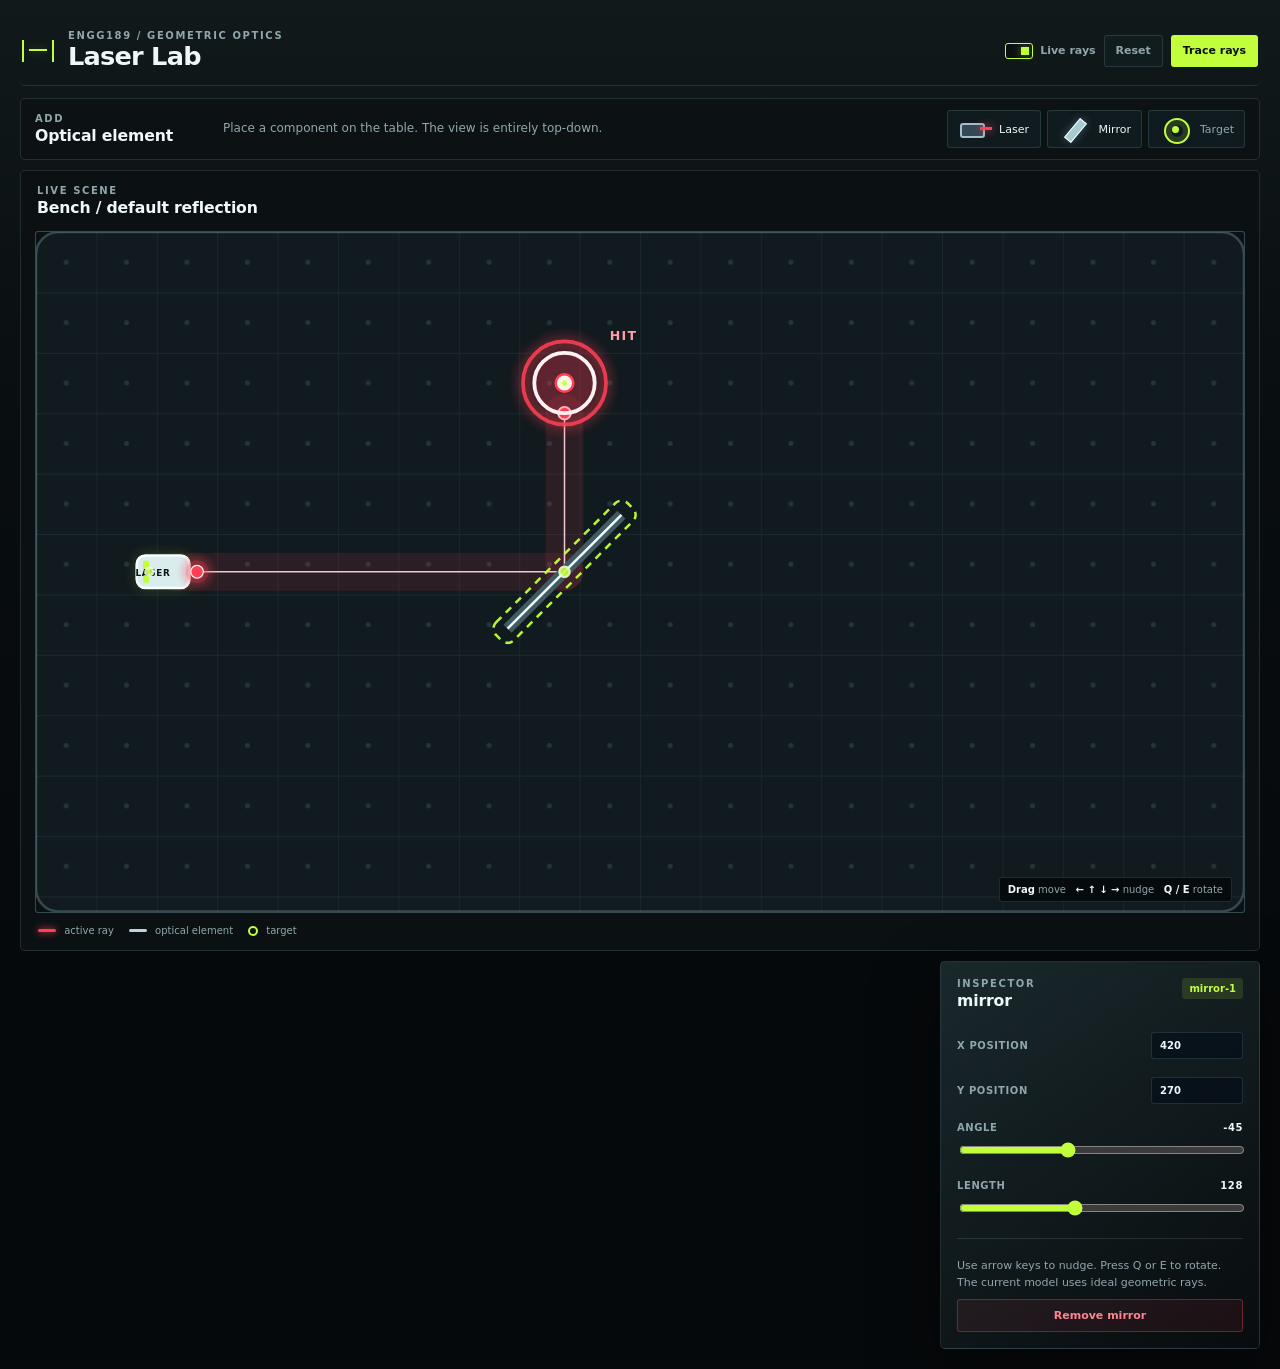
==== exercises/laser-lab/index.html @ a1161b86 "Initial ENGG189 LLM coding-agent workspace" ====
<!doctype html>
<html lang="en">
<head>
  <meta charset="utf-8">
  <meta name="viewport" content="width=device-width, initial-scale=1">
  <title>Laser Lab</title>
  <link rel="stylesheet" href="laser-lab.css?v=20260818-3">
</head>
<body>
  <main id="laser-lab" class="lab-shell">
    <header class="topbar">
      <div class="brand-lockup">
        <span class="brand-mark" aria-hidden="true"></span>
        <div>
          <p class="eyebrow">ENGG189 / GEOMETRIC OPTICS</p>
          <h1>Laser Lab</h1>
        </div>
      </div>
      <div class="toolbar" aria-label="Simulation controls">
        <label class="live-toggle" for="live-trace">
          <input id="live-trace" type="checkbox" checked>
          <span class="live-toggle-box" aria-hidden="true"></span>
          <span>Live rays</span>
        </label>
        <button class="tool-button" data-action="reset" title="Reset scene">Reset</button>
        <button class="tool-button tool-button-primary" data-action="trace" title="Trace rays">Trace rays</button>
      </div>
    </header>

    <div class="lab-layout">
      <aside class="panel palette" aria-label="Experiment palette">
        <div class="panel-heading">
          <div>
            <p class="eyebrow">ADD</p>
            <h2>Optical element</h2>
          </div>
        </div>
        <p class="panel-copy">Place a component on the table. The view is entirely top-down.</p>

        <div class="palette-section">
          <p class="section-label">Add component</p>
          <div class="component-grid">
            <button class="component-card" data-add="laser">
              <span class="component-icon laser-icon" aria-hidden="true"></span>
              <span>Laser</span>
            </button>
            <button class="component-card" data-add="mirror">
              <span class="component-icon mirror-icon" aria-hidden="true"></span>
              <span>Mirror</span>
            </button>
            <button class="component-card component-card-muted" data-add="target">
              <span class="component-icon target-icon" aria-hidden="true"></span>
              <span>Target</span>
            </button>
          </div>
        </div>
      </aside>

      <section class="bench-panel" aria-label="Top-down optical table">
        <div class="bench-header">
          <div>
            <p class="eyebrow">LIVE SCENE</p>
            <h2>Bench / <span id="scene-label">default reflection</span></h2>
          </div>
        </div>
        <div class="bench-frame">
          <svg id="bench" viewBox="0 0 960 540" role="img" aria-label="Top-down optical bench. Select and drag components." tabindex="0">
            <defs>
              <pattern id="bench-grid" width="48" height="48" patternUnits="userSpaceOnUse">
                <path d="M 48 0 L 0 0 0 48" fill="none" stroke="rgba(143, 181, 204, 0.12)" stroke-width="1"/>
                <circle cx="24" cy="24" r="2" fill="rgba(143, 181, 204, 0.16)"/>
              </pattern>
              <filter id="ray-glow" x="-50%" y="-50%" width="200%" height="200%">
                <feGaussianBlur stdDeviation="5" result="blur"/>
                <feMerge><feMergeNode in="blur"/><feMergeNode in="SourceGraphic"/></feMerge>
              </filter>
              <radialGradient id="laser-aura">
                <stop offset="0" stop-color="#ff4054" stop-opacity="0.55"/>
                <stop offset="0.45" stop-color="#ff4054" stop-opacity="0.22"/>
                <stop offset="1" stop-color="#ff4054" stop-opacity="0"/>
              </radialGradient>
            </defs>
            <rect class="bench-surface" x="0" y="0" width="960" height="540" rx="18"/>
            <rect class="bench-grid" x="0" y="0" width="960" height="540" rx="18" fill="url(#bench-grid)"/>
            <g id="beam-effects" aria-hidden="true"></g>
            <g id="beam-core" aria-hidden="true"></g>
            <g id="optical-elements"></g>
            <g id="selection-layer" aria-hidden="true"></g>
          </svg>
          <div class="bench-tip"><span class="tip-key">Drag</span> move&nbsp;&nbsp; <span class="tip-key">← ↑ ↓ →</span> nudge&nbsp;&nbsp; <span class="tip-key">Q / E</span> rotate</div>
        </div>
        <div class="bench-legend" aria-label="Ray legend">
          <span><i class="legend-swatch legend-ray"></i> active ray</span>
          <span><i class="legend-swatch legend-element"></i> optical element</span>
          <span><i class="legend-swatch legend-target"></i> target</span>
        </div>
      </section>

      <aside class="panel inspector" id="inspector" aria-label="Inspector">
        <div class="panel-heading">
          <div>
            <p class="eyebrow">INSPECTOR</p>
            <h2 id="inspector-title">No selection</h2>
          </div>
          <span class="inspector-index" id="inspector-index">—</span>
        </div>
        <div id="inspector-content" class="inspector-content">
          <p class="empty-state">Select a laser, mirror, or target on the bench to inspect its parameters.</p>
        </div>
      </aside>
    </div>

  </main>

  <script src="src/geometry.js"></script>
  <script src="src/scene.js"></script>
  <script src="src/trace.js"></script>
  <script src="src/render.js?v=20260818-3"></script>
  <script src="src/interaction.js"></script>
  <script src="src/app.js?v=20260818-3"></script>
</body>
</html>
---- exercises/laser-lab/laser-lab.css ----
:root {
  color-scheme: dark;
  --bg: #06090b;
  --panel: #0d1316;
  --panel-2: #121c20;
  --bench: #111a1e;
  --line: rgba(168, 213, 222, 0.15);
  --text: #eef8f9;
  --muted: #8fa7ac;
  --cyan: #a7dce6;
  --red: #ff4054;
  --amber: #d7eef1;
  --green: #c1ff3d;
  --green-dim: #5e9f30;
  --surface-radius: 5px;
  --control-radius: 3px;
  --shadow: 0 24px 70px rgba(0, 0, 0, 0.48);
  font-family: Inter, ui-sans-serif, system-ui, -apple-system, BlinkMacSystemFont, "Segoe UI", sans-serif;
}

* { box-sizing: border-box; }
body { margin: 0; min-width: 320px; background: linear-gradient(180deg, #11191b 0, #080d0f 34%, var(--bg) 72%); color: var(--text); }
button, a, input { font: inherit; }
button, a { color: inherit; }
button { cursor: pointer; }
button:disabled { cursor: not-allowed; opacity: 0.5; }

.lab-shell { width: min(1680px, 100%); margin: 0 auto; padding: 20px; }
.topbar, .panel, .bench-panel, .statusbar { border: 1px solid var(--line); background: linear-gradient(145deg, rgba(27, 42, 46, 0.96), rgba(8, 12, 14, 0.99)); box-shadow: var(--shadow); }
.topbar { display: flex; align-items: center; justify-content: space-between; min-height: 64px; padding: 10px 2px 14px; border-width: 0 0 1px; border-radius: var(--surface-radius); background: transparent; box-shadow: none; }
.brand-lockup { display: flex; align-items: center; gap: 14px; }
.brand-mark { position: relative; display: block; width: 32px; height: 22px; border-left: 2px solid var(--green); border-right: 2px solid var(--green); color: var(--green); }
.brand-mark::before { content: ""; position: absolute; left: 5px; right: 5px; top: 9px; height: 2px; background: var(--green); box-shadow: 0 0 10px rgba(193, 255, 61, 0.3); }
.eyebrow, .section-label, .status-label { margin: 0; color: var(--muted); font-size: 10px; font-weight: 700; letter-spacing: 0.16em; text-transform: uppercase; }
h1, h2, p { margin-top: 0; }
h1 { margin-bottom: 0; font-size: clamp(1.35rem, 2vw, 1.8rem); letter-spacing: -0.03em; }
h2 { margin: 2px 0 0; font-size: 0.98rem; letter-spacing: -0.01em; }
.toolbar { display: flex; gap: 8px; align-items: center; }
.tool-button { display: inline-flex; align-items: center; justify-content: center; min-height: 32px; padding: 0 11px; border: 1px solid var(--line); border-radius: var(--control-radius); background: rgba(18, 29, 32, 0.9); color: var(--muted); text-decoration: none; font-size: 11px; font-weight: 700; }
.tool-button:hover, .tool-button:focus-visible { border-color: rgba(193, 255, 61, 0.8); color: var(--text); outline: none; }
.tool-button-primary { border-color: rgba(193, 255, 61, 0.8); background: var(--green); color: #09110a; box-shadow: none; }
.live-toggle { display: inline-flex; align-items: center; gap: 7px; color: var(--muted); font-size: 11px; font-weight: 700; white-space: nowrap; }
.live-toggle input { position: absolute; width: 1px; height: 1px; opacity: 0; }
.live-toggle-box { position: relative; display: inline-block; width: 28px; height: 16px; border: 1px solid #718286; border-radius: var(--control-radius); background: #0a1012; }
.live-toggle-box::after { content: ""; position: absolute; top: 3px; left: 3px; width: 8px; height: 8px; background: #718286; transition: transform 120ms ease, background 120ms ease; }
.live-toggle input:checked + .live-toggle-box { border-color: var(--green); }
.live-toggle input:checked + .live-toggle-box::after { background: var(--green); box-shadow: 0 0 8px rgba(193, 255, 61, 0.45); transform: translateX(12px); }
.live-toggle:focus-within .live-toggle-box { outline: 2px solid rgba(193, 255, 61, 0.42); outline-offset: 3px; }

.lab-layout { display: grid; grid-template-columns: minmax(0, 1fr) minmax(260px, 320px); grid-template-areas: "palette palette" "bench bench" ". inspector"; gap: 10px; margin-top: 12px; align-items: stretch; }
.panel, .bench-panel { min-width: 0; border-radius: var(--surface-radius); }
.palette { grid-area: palette; display: flex; align-items: center; gap: 18px; padding: 11px 14px; background: rgba(12, 18, 20, 0.78); box-shadow: none; }
.palette .panel-heading { flex: 0 0 170px; }
.palette .panel-copy { flex: 1; margin: 0; }
.palette-section { margin: 0; }
.palette-section .section-label { display: none; }
.component-grid { display: flex; flex-wrap: wrap; gap: 6px; }
.component-card { min-width: 94px; min-height: 38px; flex-direction: row; gap: 7px; border-radius: var(--control-radius); background: rgba(18, 29, 32, 0.82); }
.component-card:hover, .component-card:focus-visible { background: rgba(193, 255, 61, 0.08); }
.bench-panel { grid-area: bench; }
.inspector { grid-area: inspector; }
.panel { padding: 16px; }
.palette { padding: 11px 14px; }
.panel-heading, .bench-header { display: flex; align-items: flex-start; justify-content: space-between; gap: 12px; }
.panel-copy { margin: 14px 0 0; color: var(--muted); font-size: 12px; line-height: 1.6; }
.live-dot { width: 8px; height: 8px; margin-top: 7px; border-radius: 50%; background: var(--green); box-shadow: 0 0 16px rgba(85, 228, 155, 0.85); }
.palette-section { margin: 0; }
.section-label { margin-bottom: 10px; }
.component-grid { display: flex; flex-wrap: wrap; gap: 6px; }
.component-card { display: flex; min-width: 94px; min-height: 38px; flex-direction: row; align-items: center; justify-content: center; gap: 7px; padding: 0 10px; border: 1px solid var(--line); border-radius: var(--control-radius); background: rgba(18, 31, 34, 0.8); color: var(--text); font-size: 11px; }
.component-card:hover, .component-card:focus-visible { border-color: rgba(193, 255, 61, 0.75); background: rgba(193, 255, 61, 0.08); outline: none; }
.component-card-muted { color: var(--muted); }
.component-card small { display: block; margin-top: 2px; color: var(--amber); font-size: 8px; }
.component-icon { position: relative; display: block; width: 34px; height: 24px; }
.laser-icon::before { content: ""; position: absolute; left: 2px; top: 6px; width: 21px; height: 11px; border: 2px solid #a8bdc8; border-radius: 3px; background: #344956; }
.laser-icon::after { content: ""; position: absolute; right: 0; top: 10px; width: 12px; height: 3px; background: var(--red); box-shadow: 0 0 8px var(--red); }
.mirror-icon::before { content: ""; position: absolute; left: 13px; top: 1px; width: 7px; height: 23px; transform: rotate(40deg); border: 1px solid #effcff; background: #a8cbd2; box-shadow: 0 0 9px rgba(168, 203, 210, 0.35); }
.lens-icon::before { content: ""; position: absolute; left: 12px; top: 0; width: 10px; height: 24px; border: 2px solid rgba(111, 226, 255, 0.9); border-radius: 50%; }
.target-icon::before { content: ""; position: absolute; left: 5px; top: 1px; width: 22px; height: 22px; border: 2px solid var(--green); border-radius: 50%; box-shadow: inset 0 0 0 5px rgba(193, 255, 61, 0.14); }
.target-icon::after { content: ""; position: absolute; left: 13px; top: 9px; width: 7px; height: 7px; border-radius: 50%; background: var(--green); }

.bench-panel { padding: 14px; border-radius: var(--surface-radius); background: #0b1113; box-shadow: none; }
.bench-header { align-items: center; padding: 0 2px 14px; }
.bench-readout { padding: 7px 10px; border: 1px solid var(--line); border-radius: 8px; color: var(--muted); font-size: 11px; }
.bench-readout span { color: var(--cyan); font-weight: 800; }
.bench-frame { position: relative; overflow: hidden; border: 1px solid rgba(167, 220, 230, 0.28); border-radius: var(--control-radius); background: #0a1114; }
#bench { display: block; width: 100%; min-height: 390px; aspect-ratio: 16 / 9; }
.bench-surface { fill: var(--bench); stroke: rgba(173, 218, 236, 0.26); stroke-width: 2; }
.bench-grid { pointer-events: none; }
.bench-tip { position: absolute; right: 12px; bottom: 10px; padding: 6px 8px; border: 1px solid rgba(196, 228, 239, 0.14); border-radius: var(--control-radius); background: rgba(4, 9, 10, 0.84); color: var(--muted); font-size: 10px; }
.tip-key { color: var(--text); font-weight: 700; }
.bench-legend { display: flex; flex-wrap: wrap; gap: 15px; padding: 12px 3px 0; color: var(--muted); font-size: 10px; }
.legend-swatch { display: inline-block; width: 18px; height: 3px; margin-right: 5px; vertical-align: middle; border-radius: 2px; }
.legend-ray { background: var(--red); box-shadow: 0 0 7px var(--red); }
.legend-element { background: #b9d6e0; }
.legend-target { width: 10px; height: 10px; border: 2px solid var(--green); border-radius: 50%; }

.inspector-content { margin-top: 22px; }
.inspector-index { padding: 5px 7px; border-radius: var(--control-radius); background: rgba(193, 255, 61, 0.12); color: var(--green); font-size: 10px; font-weight: 800; }
.empty-state { margin: 0; padding: 16px 0; color: var(--muted); font-size: 12px; line-height: 1.6; }
.control-group { margin-bottom: 18px; }
.control-label { display: flex; align-items: center; justify-content: space-between; margin-bottom: 7px; color: var(--muted); font-size: 10px; font-weight: 700; letter-spacing: 0.06em; text-transform: uppercase; }
.control-value { color: var(--text); font-variant-numeric: tabular-nums; }
.range-control { width: 100%; accent-color: var(--green); }
.number-control { width: 92px; padding: 7px 8px; border: 1px solid var(--line); border-radius: var(--control-radius); background: rgba(5, 15, 25, 0.7); color: var(--text); }
.control-row { display: flex; align-items: center; justify-content: space-between; gap: 8px; }
.inspector-divider { height: 1px; margin: 18px 0; background: var(--line); }
.inspector-note { margin: 0; color: var(--muted); font-size: 11px; line-height: 1.55; }
.delete-button { width: 100%; margin-top: 8px; padding: 9px 10px; border: 1px solid rgba(255, 70, 90, 0.35); border-radius: var(--control-radius); background: rgba(255, 70, 90, 0.08); color: #ff8490; font-size: 11px; font-weight: 700; }
.delete-button:hover, .delete-button:focus-visible { background: rgba(255, 70, 90, 0.18); outline: none; }

.statusbar { display: flex; align-items: center; gap: 28px; min-height: 56px; margin-top: 12px; padding: 10px 16px; border-radius: 8px 8px 18px 18px; }
.status-item { display: flex; align-items: center; gap: 9px; white-space: nowrap; }
.status-item strong { font-size: 11px; letter-spacing: 0.03em; }
.status-good { color: var(--green); }
.status-wide { flex: 1; }
.status-right { color: var(--cyan); }
.status-pulse { width: 7px; height: 7px; border-radius: 50%; background: var(--green); box-shadow: 0 0 13px var(--green); }

svg .beam-aura { stroke: var(--red); stroke-width: 30; stroke-linecap: round; opacity: 0.11; }
svg .beam-glow { stroke: var(--red); stroke-width: 22; opacity: 0.24; filter: url(#ray-glow); }
svg .beam-line { stroke: var(--red); stroke-width: 4; stroke-linecap: round; filter: url(#ray-glow); }
svg .beam-highlight { stroke: #ffd9dd; stroke-width: 1.2; stroke-linecap: round; opacity: 0.92; }
svg .beam-endpoint { fill: var(--red); stroke: #fff0f2; stroke-width: 1.5; }
svg .optical-element { cursor: grab; outline: none; }
svg .optical-element:active { cursor: grabbing; }
svg .mirror-face { fill: #a9d6e3; stroke: #effbff; stroke-width: 2; }
svg .mirror-back { stroke: #415b63; stroke-width: 9; }
svg .laser-body { fill: #dbecef; stroke: #f8ffff; stroke-width: 2; filter: drop-shadow(0 0 5px rgba(193, 255, 61, 0.18)); }
svg .laser-stripe { fill: var(--green); }
svg .laser-aura { fill: url(#laser-aura); opacity: 0.95; }
svg .laser-aperture-glow { fill: var(--red); opacity: 0.28; filter: url(#ray-glow); }
svg .laser-aperture { fill: var(--red); stroke: #fff2f3; stroke-width: 1; }
svg .laser-emitter { stroke: var(--red); stroke-width: 3; stroke-linecap: round; filter: url(#ray-glow); }
svg .laser-label { fill: #0a1414; font-size: 7px; font-weight: 900; letter-spacing: 0.55px; pointer-events: none; }
svg .target-ring { fill: rgba(193, 255, 61, 0.08); stroke: #c1ff3d; stroke-width: 3; }
svg .target-core { fill: var(--green); }
svg .target-hit-aura { fill: rgba(255, 64, 84, 0.1); stroke: var(--red); stroke-width: 3; opacity: 0.9; filter: url(#ray-glow); }
svg .target-ring-hit { fill: rgba(255, 64, 84, 0.18); stroke: #fff1f2; }
svg .target-core-hit { fill: #fff1f2; stroke: var(--red); stroke-width: 2; }
svg .target-hit-label { fill: #ff9da6; font-size: 10px; font-weight: 900; letter-spacing: 1px; }
svg .selection-outline { fill: none; stroke: var(--green); stroke-width: 2; stroke-dasharray: 6 5; opacity: 0.95; }
svg .selection-handle { fill: var(--green); stroke: #efffc9; stroke-width: 2; }

@media (max-width: 900px) { .palette { align-items: flex-start; flex-wrap: wrap; } .palette .panel-heading { flex-basis: 150px; } .palette .panel-copy { flex-basis: 100%; order: 3; } }
@media (max-width: 720px) { .lab-shell { padding: 10px; } .topbar { align-items: flex-start; flex-direction: column; gap: 14px; } .toolbar { width: 100%; } .tool-button { flex: 1; } .live-toggle { margin-right: auto; } .lab-layout { display: block; } .palette, .bench-panel, .inspector { margin-bottom: 10px; } .palette { display: flex; } .palette .panel-heading { flex-basis: 100%; } .palette .panel-copy { flex-basis: 100%; } .inspector-content { display: block; } .statusbar { flex-wrap: wrap; gap: 10px 18px; } .status-wide { flex-basis: 100%; order: 3; } .status-right { margin-left: auto; } #bench { min-height: 260px; } .bench-tip { display: none; } }
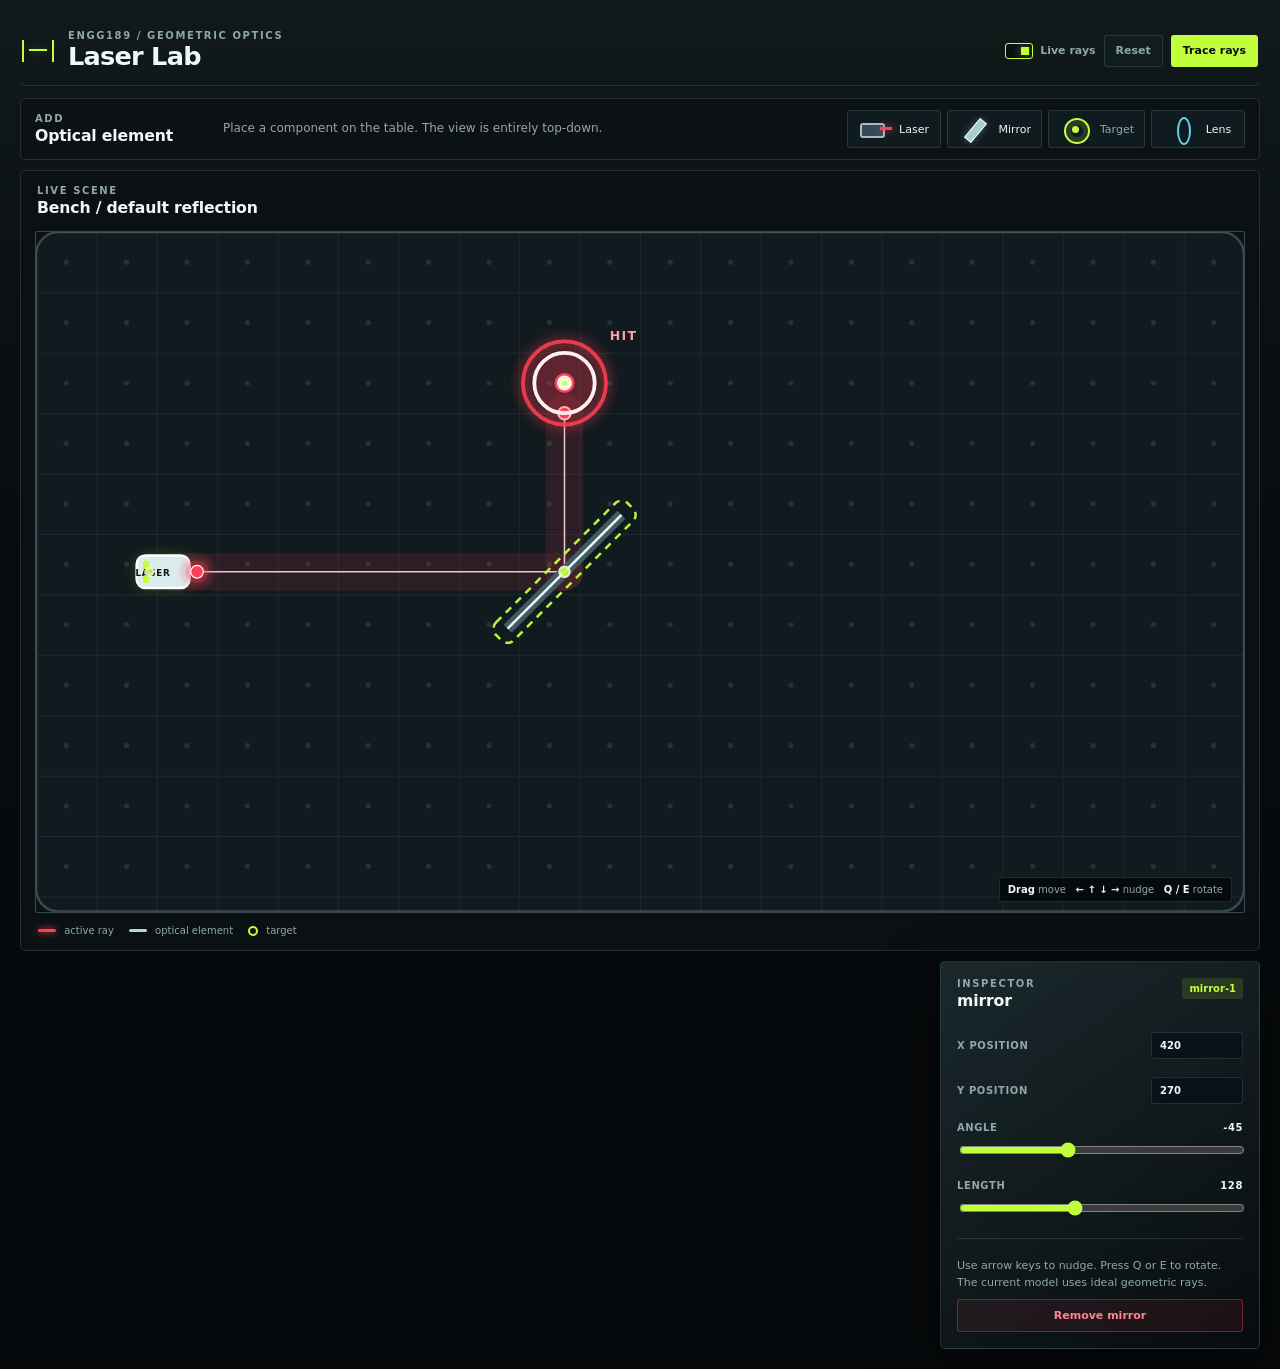
==== commit 6b63a993: "add ideal thin lens" ====
--- a/exercises/laser-lab/index.html
+++ b/exercises/laser-lab/index.html
@@ -51,6 +51,10 @@
             <button class="component-card component-card-muted" data-add="target">
               <span class="component-icon target-icon" aria-hidden="true"></span>
               <span>Target</span>
+            </button>
+            <button class="component-card" data-add="lens">
+              <span class="component-icon lens-icon" aria-hidden="true"></span>
+              <span>Lens</span>
             </button>
           </div>
         </div>
--- a/exercises/laser-lab/laser-lab.css
+++ b/exercises/laser-lab/laser-lab.css
@@ -126,6 +126,8 @@
 svg .optical-element:active { cursor: grabbing; }
 svg .mirror-face { fill: #a9d6e3; stroke: #effbff; stroke-width: 2; }
 svg .mirror-back { stroke: #415b63; stroke-width: 9; }
+svg .lens-edge { stroke: #9ee8f4; stroke-width: 7; opacity: 0.9; filter: drop-shadow(0 0 5px rgba(120, 224, 240, 0.65)); }
+svg .lens-axis { stroke: #effcff; stroke-width: 2; opacity: 0.8; }
 svg .laser-body { fill: #dbecef; stroke: #f8ffff; stroke-width: 2; filter: drop-shadow(0 0 5px rgba(193, 255, 61, 0.18)); }
 svg .laser-stripe { fill: var(--green); }
 svg .laser-aura { fill: url(#laser-aura); opacity: 0.95; }
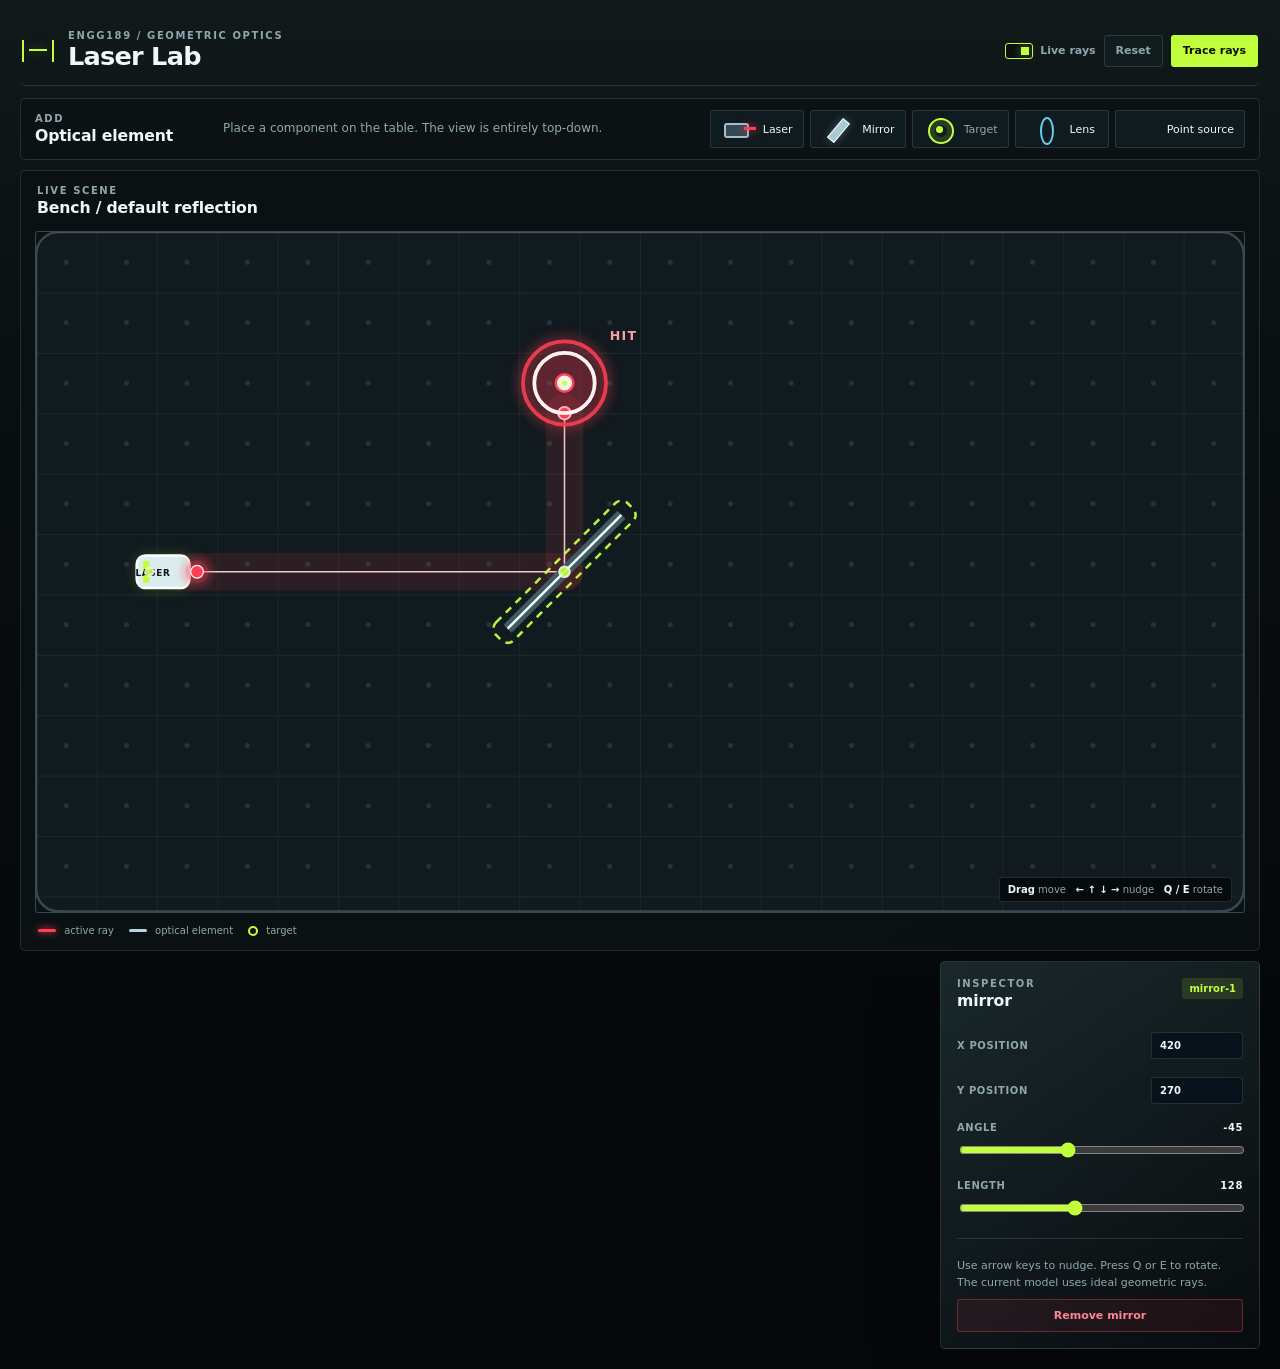
==== commit 2ca2f43d: "laser-lab: add point source rays" ====
--- a/exercises/laser-lab/index.html
+++ b/exercises/laser-lab/index.html
@@ -55,6 +55,10 @@
             <button class="component-card" data-add="lens">
               <span class="component-icon lens-icon" aria-hidden="true"></span>
               <span>Lens</span>
+            </button>
+            <button class="component-card" data-add="point-source">
+              <span class="component-icon point-source-icon" aria-hidden="true"></span>
+              <span>Point source</span>
             </button>
           </div>
         </div>
--- a/exercises/laser-lab/laser-lab.css
+++ b/exercises/laser-lab/laser-lab.css
@@ -128,6 +128,8 @@
 svg .mirror-back { stroke: #415b63; stroke-width: 9; }
 svg .lens-edge { stroke: #9ee8f4; stroke-width: 7; opacity: 0.9; filter: drop-shadow(0 0 5px rgba(120, 224, 240, 0.65)); }
 svg .lens-axis { stroke: #effcff; stroke-width: 2; opacity: 0.8; }
+svg .point-source-aura { fill: rgba(193, 255, 61, 0.16); stroke: var(--green); stroke-width: 2; filter: drop-shadow(0 0 7px rgba(193, 255, 61, 0.7)); }
+svg .point-source-core { fill: var(--green); stroke: #effcff; stroke-width: 2; }
 svg .laser-body { fill: #dbecef; stroke: #f8ffff; stroke-width: 2; filter: drop-shadow(0 0 5px rgba(193, 255, 61, 0.18)); }
 svg .laser-stripe { fill: var(--green); }
 svg .laser-aura { fill: url(#laser-aura); opacity: 0.95; }
